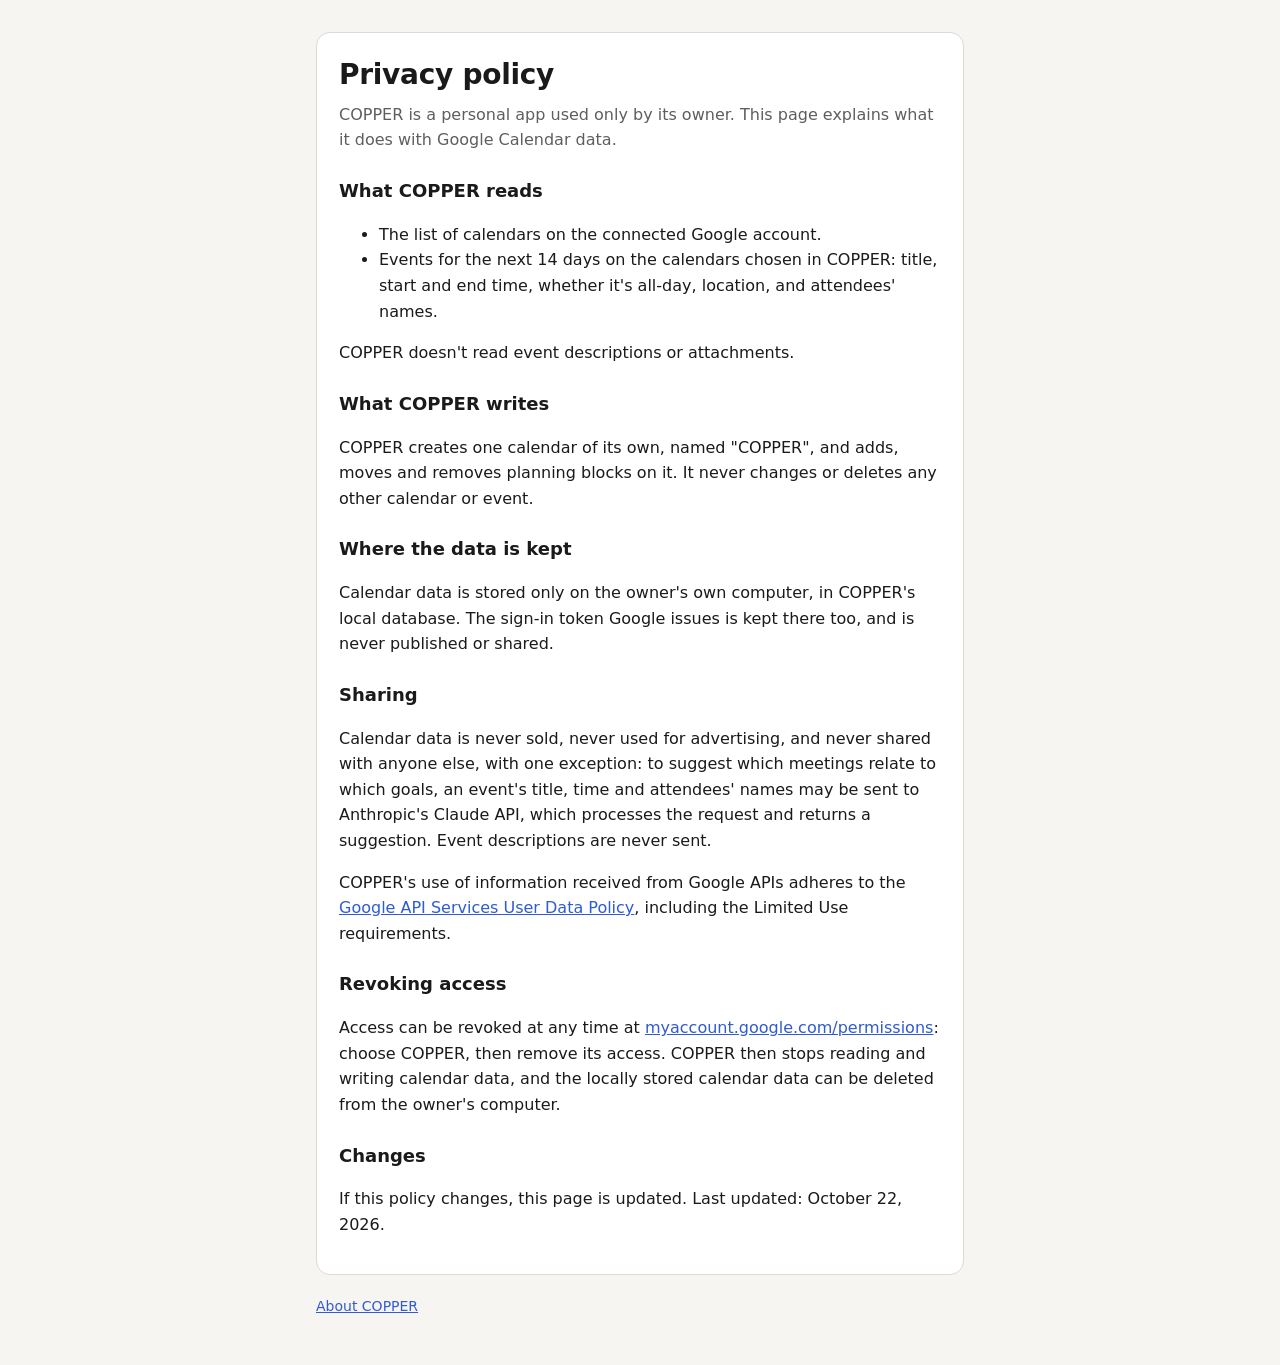
==== privacy.html @ d876fc7d "COPPER: about page and privacy policy" ====
<!doctype html>
<html lang="en">
<head>
  <meta charset="utf-8">
  <meta name="viewport" content="width=device-width, initial-scale=1">
  <title>COPPER privacy policy</title>
  <meta name="description" content="What Google Calendar data COPPER reads, where it is kept, and how to revoke access.">
  <link rel="stylesheet" href="style.css">
</head>
<body>
<main>
  <div class="card">
    <h1>Privacy policy</h1>
    <p class="lead">COPPER is a personal app used only by its owner. This page explains what it does with
      Google Calendar data.</p>

    <h2>What COPPER reads</h2>
    <ul>
      <li>The list of calendars on the connected Google account.</li>
      <li>Events for the next 14 days on the calendars chosen in COPPER: title, start and end time,
        whether it's all-day, location, and attendees' names.</li>
    </ul>
    <p>COPPER doesn't read event descriptions or attachments.</p>

    <h2>What COPPER writes</h2>
    <p>COPPER creates one calendar of its own, named "COPPER", and adds, moves and removes planning blocks
      on it. It never changes or deletes any other calendar or event.</p>

    <h2>Where the data is kept</h2>
    <p>Calendar data is stored only on the owner's own computer, in COPPER's local database. The sign-in
      token Google issues is kept there too, and is never published or shared.</p>

    <h2>Sharing</h2>
    <p>Calendar data is never sold, never used for advertising, and never shared with anyone else, with one
      exception: to suggest which meetings relate to which goals, an event's title, time and attendees'
      names may be sent to Anthropic's Claude API, which processes the request and returns a suggestion.
      Event descriptions are never sent.</p>
    <p>COPPER's use of information received from Google APIs adheres to the
      <a href="https://developers.google.com/terms/api-services-user-data-policy">Google API Services User
      Data Policy</a>, including the Limited Use requirements.</p>

    <h2>Revoking access</h2>
    <p>Access can be revoked at any time at
      <a href="https://myaccount.google.com/permissions">myaccount.google.com/permissions</a>: choose
      COPPER, then remove its access. COPPER then stops reading and writing calendar data, and the locally
      stored calendar data can be deleted from the owner's computer.</p>

    <h2>Changes</h2>
    <p>If this policy changes, this page is updated. Last updated: October 22, 2026.</p>
  </div>
  <footer><a href="index.html">About COPPER</a></footer>
</main>
</body>
</html>
---- style.css ----
:root { --text: #1a1a1a; --muted: #5e5e5e; --bg: #f6f5f2; --card: #fff; --line: #dcdad3; --accent: #2f5bd3; }
* { box-sizing: border-box; }
body { margin: 0; background: var(--bg); color: var(--text); font: 16px/1.6 system-ui, -apple-system, "Segoe UI", sans-serif; }
main { max-width: 680px; margin: 0 auto; padding: 32px 16px 48px; }
.card { background: var(--card); border: 1px solid var(--line); border-radius: 14px; padding: 20px 22px; }
h1 { font-size: 28px; margin: 0 0 4px; letter-spacing: -0.01em; }
h2 { font-size: 18px; margin: 24px 0 6px; }
p, li { color: var(--text); }
.lead { color: var(--muted); margin-top: 0; }
a { color: var(--accent); }
footer { margin-top: 20px; font-size: 14px; color: var(--muted); }
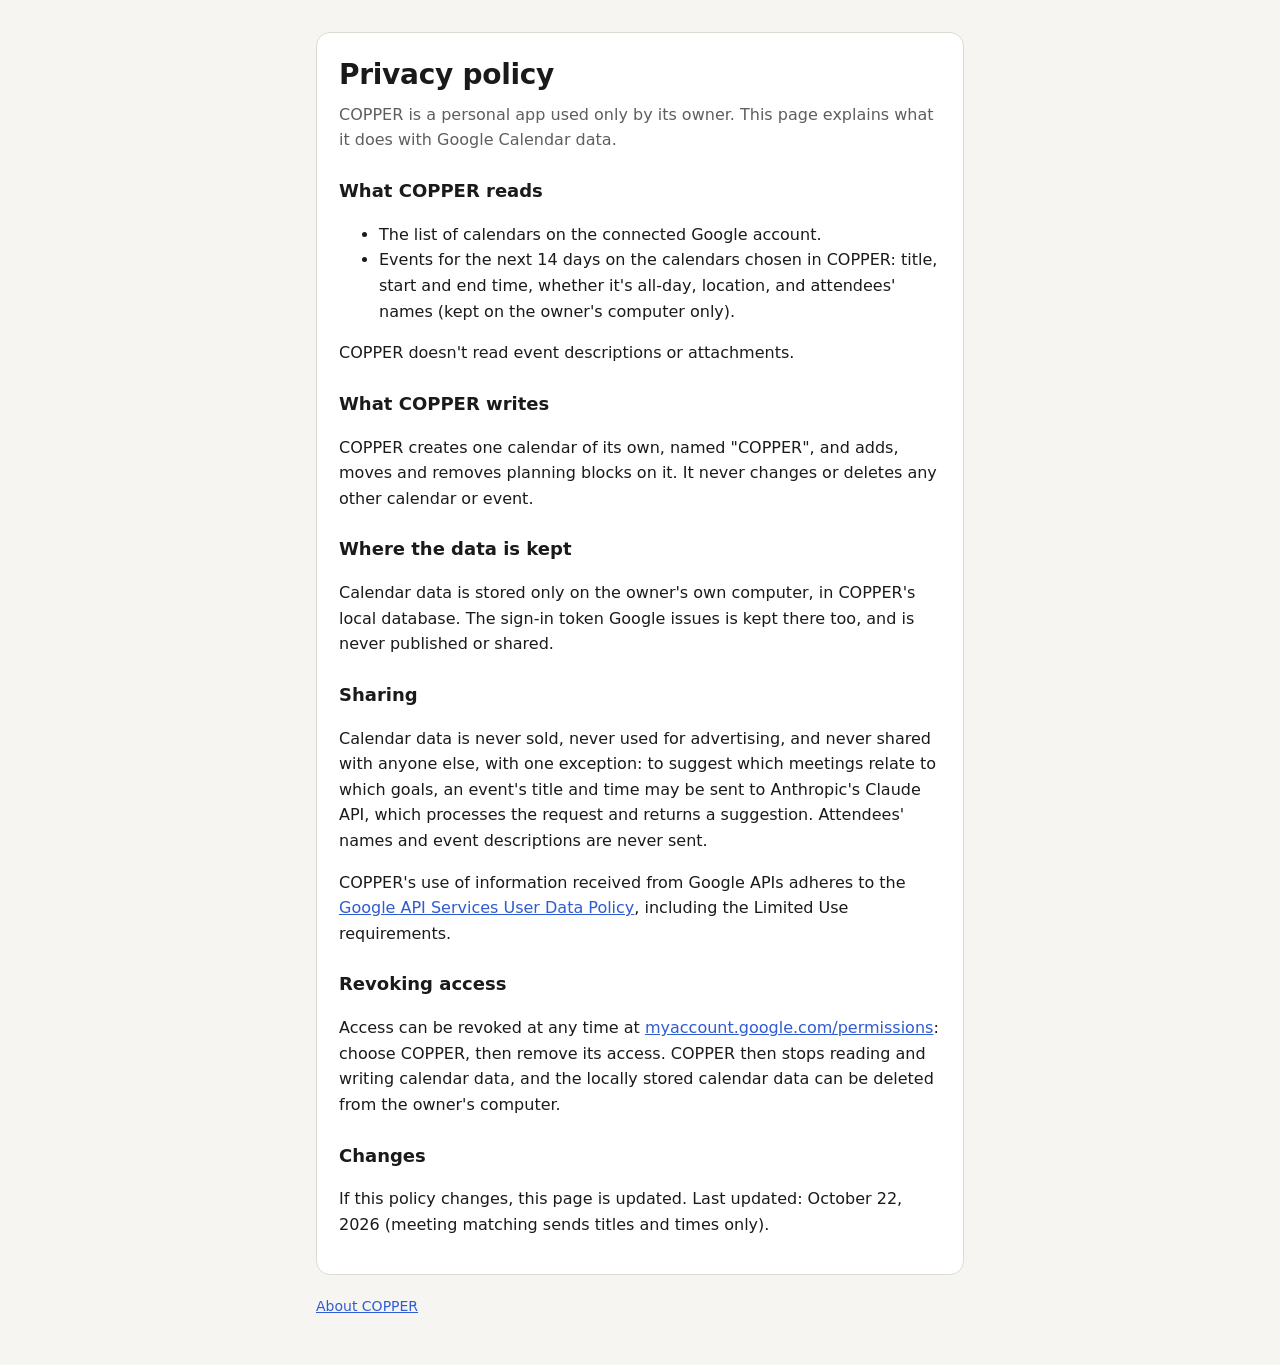
==== commit 69e82c0e: "Privacy: meeting matching sends titles and times only" ====
--- a/privacy.html
+++ b/privacy.html
@@ -18,7 +18,7 @@
     <ul>
       <li>The list of calendars on the connected Google account.</li>
       <li>Events for the next 14 days on the calendars chosen in COPPER: title, start and end time,
-        whether it's all-day, location, and attendees' names.</li>
+        whether it's all-day, location, and attendees' names (kept on the owner's computer only).</li>
     </ul>
     <p>COPPER doesn't read event descriptions or attachments.</p>
 
@@ -32,9 +32,9 @@
 
     <h2>Sharing</h2>
     <p>Calendar data is never sold, never used for advertising, and never shared with anyone else, with one
-      exception: to suggest which meetings relate to which goals, an event's title, time and attendees'
-      names may be sent to Anthropic's Claude API, which processes the request and returns a suggestion.
-      Event descriptions are never sent.</p>
+      exception: to suggest which meetings relate to which goals, an event's title and time may be sent to
+      Anthropic's Claude API, which processes the request and returns a suggestion. Attendees' names and
+      event descriptions are never sent.</p>
     <p>COPPER's use of information received from Google APIs adheres to the
       <a href="https://developers.google.com/terms/api-services-user-data-policy">Google API Services User
       Data Policy</a>, including the Limited Use requirements.</p>
@@ -46,7 +46,7 @@
       stored calendar data can be deleted from the owner's computer.</p>
 
     <h2>Changes</h2>
-    <p>If this policy changes, this page is updated. Last updated: October 22, 2026.</p>
+    <p>If this policy changes, this page is updated. Last updated: October 22, 2026 (meeting matching sends titles and times only).</p>
   </div>
   <footer><a href="index.html">About COPPER</a></footer>
 </main>
